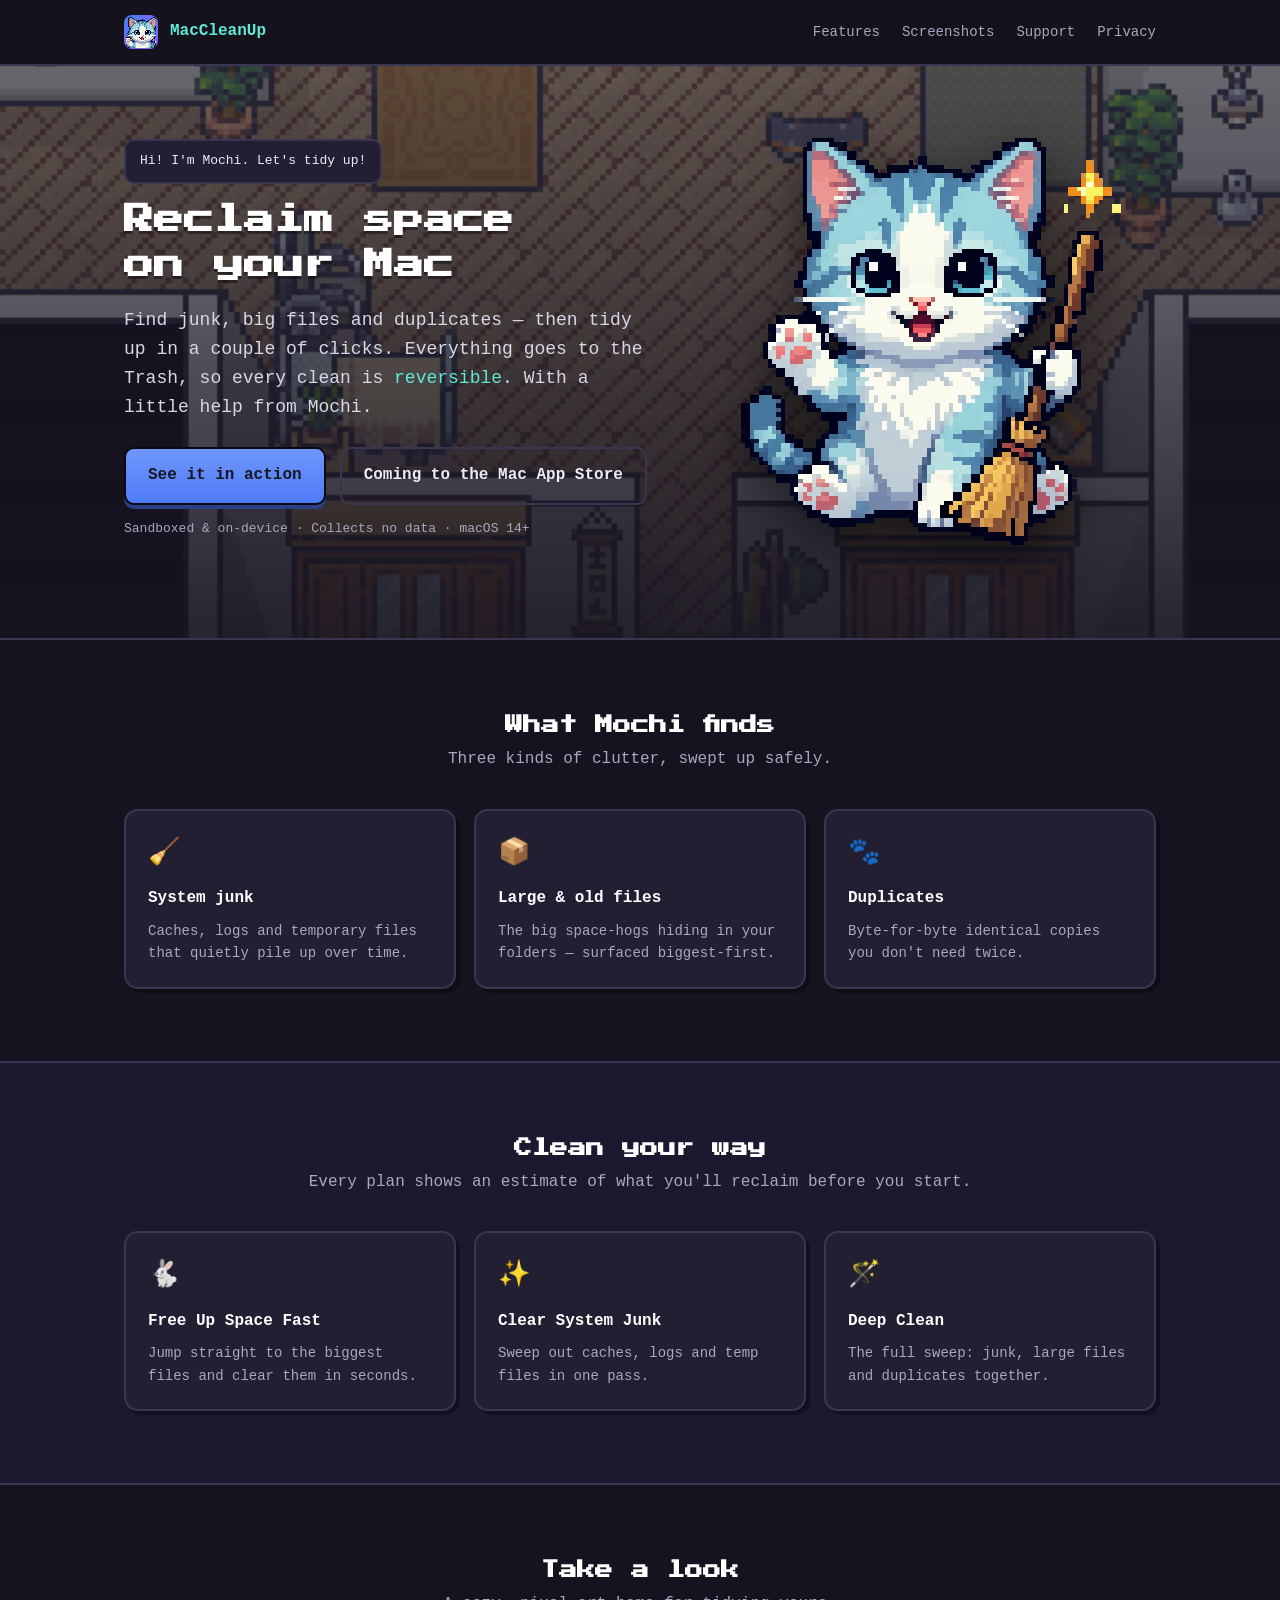
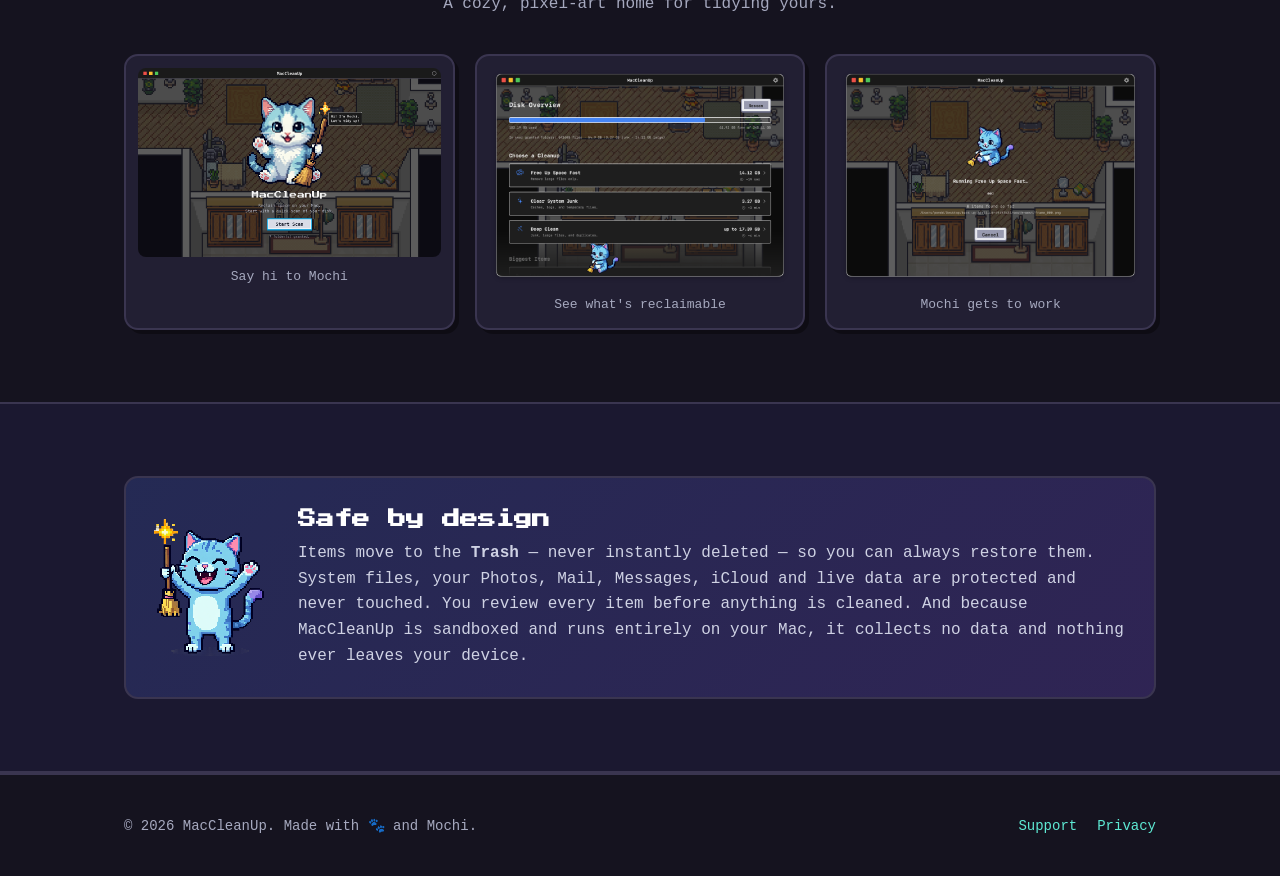
==== index.html @ 93b47596 "Initial commit" ====
<!DOCTYPE html>
<html lang="en">
<head>
<meta charset="UTF-8">
<meta name="viewport" content="width=device-width, initial-scale=1">
<title>MacCleanUp — Reclaim space on your Mac, with Mochi</title>
<meta name="description" content="MacCleanUp finds junk, large files and duplicates and tidies up your Mac — safely. Everything goes to the Trash, so every clean is reversible. Meet Mochi, your pixel-cat cleanup buddy.">
<meta property="og:title" content="MacCleanUp — Reclaim space, with Mochi">
<meta property="og:description" content="Find junk, large files and duplicates. Clean up safely in a couple of clicks. Meet Mochi.">
<meta property="og:image" content="assets/icon.png">
<link rel="icon" href="assets/icon.png">
<link rel="stylesheet" href="style.css">
</head>
<body>

<nav class="nav">
  <div class="wrap">
    <a class="brand" href="index.html"><img src="assets/icon.png" alt="MacCleanUp icon"><span>MacCleanUp</span></a>
    <div class="links">
      <a href="#features">Features</a>
      <a href="#screens">Screenshots</a>
      <a href="support.html">Support</a>
      <a href="privacy.html">Privacy</a>
    </div>
  </div>
</nav>

<header class="hero">
  <div class="wrap">
    <div>
      <span class="bubble">Hi! I'm Mochi. Let's tidy up!</span>
      <h1 class="pixel">Reclaim space<br>on your Mac</h1>
      <p class="lead">Find junk, big files and duplicates — then tidy up in a couple of clicks. Everything goes to the Trash, so every clean is <span class="accent">reversible</span>. With a little help from Mochi.</p>
      <div class="cta">
        <a class="btn" href="#screens">See it in action</a>
        <a class="btn ghost" href="support.html">Coming to the Mac App Store</a>
      </div>
      <p class="note">Sandboxed &amp; on-device · Collects no data · macOS 14+</p>
    </div>
    <div class="mochi">
      <img src="assets/mochi.png" alt="Mochi, the pixel cat mascot, waving with a broom">
    </div>
  </div>
</header>

<section id="features">
  <div class="wrap">
    <h2 class="h2 pixel center">What Mochi finds</h2>
    <p class="sub center">Three kinds of clutter, swept up safely.</p>
    <div class="grid">
      <div class="card"><div class="ico">🧹</div><h3>System junk</h3><p>Caches, logs and temporary files that quietly pile up over time.</p></div>
      <div class="card"><div class="ico">📦</div><h3>Large &amp; old files</h3><p>The big space-hogs hiding in your folders — surfaced biggest-first.</p></div>
      <div class="card"><div class="ico">🐾</div><h3>Duplicates</h3><p>Byte-for-byte identical copies you don't need twice.</p></div>
    </div>
  </div>
</section>

<section class="alt">
  <div class="wrap">
    <h2 class="h2 pixel center">Clean your way</h2>
    <p class="sub center">Every plan shows an estimate of what you'll reclaim before you start.</p>
    <div class="grid">
      <div class="card"><div class="ico">🐇</div><h3>Free Up Space Fast</h3><p>Jump straight to the biggest files and clear them in seconds.</p></div>
      <div class="card"><div class="ico">✨</div><h3>Clear System Junk</h3><p>Sweep out caches, logs and temp files in one pass.</p></div>
      <div class="card"><div class="ico">🪄</div><h3>Deep Clean</h3><p>The full sweep: junk, large files and duplicates together.</p></div>
    </div>
  </div>
</section>

<section id="screens">
  <div class="wrap">
    <h2 class="h2 pixel center">Take a look</h2>
    <p class="sub center">A cozy, pixel-art home for tidying yours.</p>
    <div class="shots">
      <div class="shot"><img src="assets/shot-welcome.png" alt="Welcome screen with Mochi"><div class="cap">Say hi to Mochi</div></div>
      <div class="shot"><img src="assets/shot-overview.png" alt="Disk Overview with cleanup plans"><div class="cap">See what's reclaimable</div></div>
      <div class="shot"><img src="assets/shot-scanning.png" alt="Mochi sweeping while scanning"><div class="cap">Mochi gets to work</div></div>
    </div>
  </div>
</section>

<section class="alt">
  <div class="wrap">
    <div class="banner">
      <img src="assets/mochi-celebrate.png" alt="Mochi celebrating">
      <div>
        <h2 class="h2 pixel">Safe by design</h2>
        <p style="color:#cfd2e4;margin:0;">Items move to the <strong>Trash</strong> — never instantly deleted — so you can always restore them. System files, your Photos, Mail, Messages, iCloud and live data are protected and never touched. You review every item before anything is cleaned. And because MacCleanUp is sandboxed and runs entirely on your Mac, it collects no data and nothing ever leaves your device.</p>
      </div>
    </div>
  </div>
</section>

<footer>
  <div class="wrap">
    <div>© 2026 MacCleanUp. Made with 🐾 and Mochi.</div>
    <div class="links">
      <a href="support.html">Support</a>
      <a href="privacy.html">Privacy</a>
    </div>
  </div>
</footer>

</body>
</html>
---- style.css ----
/* MacCleanUp site — pixel-art theme matching the app */
@font-face {
  font-family: 'PressStart2P';
  src: url('assets/fonts/PressStart2P.ttf') format('truetype');
  font-display: swap;
}

:root {
  --bg: #15131f;
  --bg2: #1b1830;
  --panel: #221f33;
  --border: #3a3550;
  --ink: #ecebf5;
  --muted: #a6a9bf;
  --blue: #4f7bf7;
  --purple: #8b5cf6;
  --teal: #5eead4;
  --pink: #f472b6;
  --radius: 14px;
}

* { box-sizing: border-box; }
html { scroll-behavior: smooth; }
body {
  margin: 0;
  background: var(--bg);
  color: var(--ink);
  font-family: ui-monospace, "SF Mono", Menlo, Consolas, monospace;
  line-height: 1.6;
  -webkit-font-smoothing: antialiased;
}
img { image-rendering: pixelated; }
a { color: var(--teal); text-decoration: none; }
a:hover { text-decoration: underline; }

.pixel { font-family: 'PressStart2P', monospace; line-height: 1.5; }
.accent { color: var(--teal); }
.wrap { max-width: 1080px; margin: 0 auto; padding: 0 24px; }

/* nav */
.nav {
  position: sticky; top: 0; z-index: 10;
  background: rgba(21,19,31,.86); backdrop-filter: blur(8px);
  border-bottom: 2px solid var(--border);
}
.nav .wrap { display: flex; align-items: center; gap: 16px; height: 64px; }
.nav .brand { display: flex; align-items: center; gap: 12px; font-weight: 700; }
.nav .brand img { width: 34px; height: 34px; border-radius: 8px; }
.nav .links { margin-left: auto; display: flex; gap: 22px; font-size: 14px; }
.nav .links a { color: var(--muted); }
.nav .links a:hover { color: var(--ink); text-decoration: none; }

/* buttons */
.btn {
  display: inline-block; padding: 14px 22px; border-radius: 10px;
  border: 2px solid #0a0a12; color: #16181f; font-weight: 700;
  background: linear-gradient(180deg, #6f96fb, var(--blue));
  box-shadow: 0 4px 0 #2b3f86; transition: transform .08s, box-shadow .08s;
}
.btn:hover { text-decoration: none; transform: translateY(2px); box-shadow: 0 2px 0 #2b3f86; }
.btn.ghost { background: transparent; color: var(--ink); border-color: var(--border); box-shadow: none; }

/* hero */
.hero {
  position: relative; overflow: hidden;
  border-bottom: 2px solid var(--border);
  background:
    linear-gradient(180deg, rgba(21,19,31,.55), rgba(21,19,31,.92)),
    url('assets/room.png');
  background-size: 640px, cover; background-position: center;
}
.hero .wrap { display: grid; grid-template-columns: 1.1fr .9fr; gap: 32px; align-items: center; padding: 72px 24px 84px; }
.hero h1 { font-size: 30px; margin: 0 0 18px; color: #fff; text-shadow: 0 3px 0 rgba(0,0,0,.4); }
.hero p.lead { font-size: 18px; color: #d6d8e8; max-width: 520px; }
.hero .cta { margin-top: 26px; display: flex; gap: 14px; flex-wrap: wrap; align-items: center; }
.hero .note { font-size: 13px; color: var(--muted); margin-top: 14px; }
.hero .mochi { justify-self: center; }
.hero .mochi img { width: min(380px, 80vw); filter: drop-shadow(0 16px 24px rgba(0,0,0,.5)); }
.bubble {
  display: inline-block; margin-bottom: 14px; padding: 10px 14px;
  background: var(--panel); border: 2px solid var(--border); border-radius: 10px;
  font-size: 13px; color: var(--ink);
}

/* sections */
section { padding: 72px 0; }
section.alt { background: var(--bg2); border-top: 2px solid var(--border); border-bottom: 2px solid var(--border); }
.h2 { font-size: 18px; color: #fff; margin: 0 0 8px; }
.sub { color: var(--muted); margin: 0 0 36px; }
.center { text-align: center; }

/* feature grid */
.grid { display: grid; grid-template-columns: repeat(3, 1fr); gap: 18px; }
.card {
  background: var(--panel); border: 2px solid var(--border); border-radius: var(--radius);
  padding: 22px; box-shadow: 4px 4px 0 rgba(0,0,0,.35);
}
.card .ico { font-size: 26px; }
.card h3 { margin: 12px 0 8px; font-size: 16px; color: #fff; }
.card p { margin: 0; color: var(--muted); font-size: 14px; }

/* screenshots */
.shots { display: grid; grid-template-columns: repeat(3, 1fr); gap: 20px; }
.shot { background: var(--panel); border: 2px solid var(--border); border-radius: var(--radius); padding: 12px; box-shadow: 4px 4px 0 rgba(0,0,0,.35); }
.shot img { width: 100%; border-radius: 8px; display: block; image-rendering: auto; }
.shot .cap { margin-top: 10px; text-align: center; color: var(--muted); font-size: 13px; }

/* safety banner */
.banner { display: grid; grid-template-columns: 120px 1fr; gap: 24px; align-items: center;
  background: linear-gradient(135deg, rgba(79,123,247,.18), rgba(139,92,246,.18));
  border: 2px solid var(--border); border-radius: var(--radius); padding: 28px; }
.banner img { width: 110px; }

/* footer */
footer { border-top: 2px solid var(--border); padding: 40px 0; color: var(--muted); font-size: 14px; }
footer .wrap { display: flex; flex-wrap: wrap; gap: 16px; align-items: center; }
footer .links { margin-left: auto; display: flex; gap: 20px; }

/* legal / content pages */
.content { max-width: 760px; }
.content h1 { font-size: 22px; color: #fff; }
.content h2 { font-size: 16px; color: #fff; margin-top: 32px; }
.content p, .content li { color: #cfd2e4; }
.content .muted { color: var(--muted); font-size: 13px; }

@media (max-width: 820px) {
  .hero .wrap { grid-template-columns: 1fr; text-align: center; }
  .hero .mochi { order: -1; }
  .grid, .shots { grid-template-columns: 1fr; }
  .banner { grid-template-columns: 1fr; text-align: center; }
  .banner img { justify-self: center; }
  .nav .links { display: none; }
}
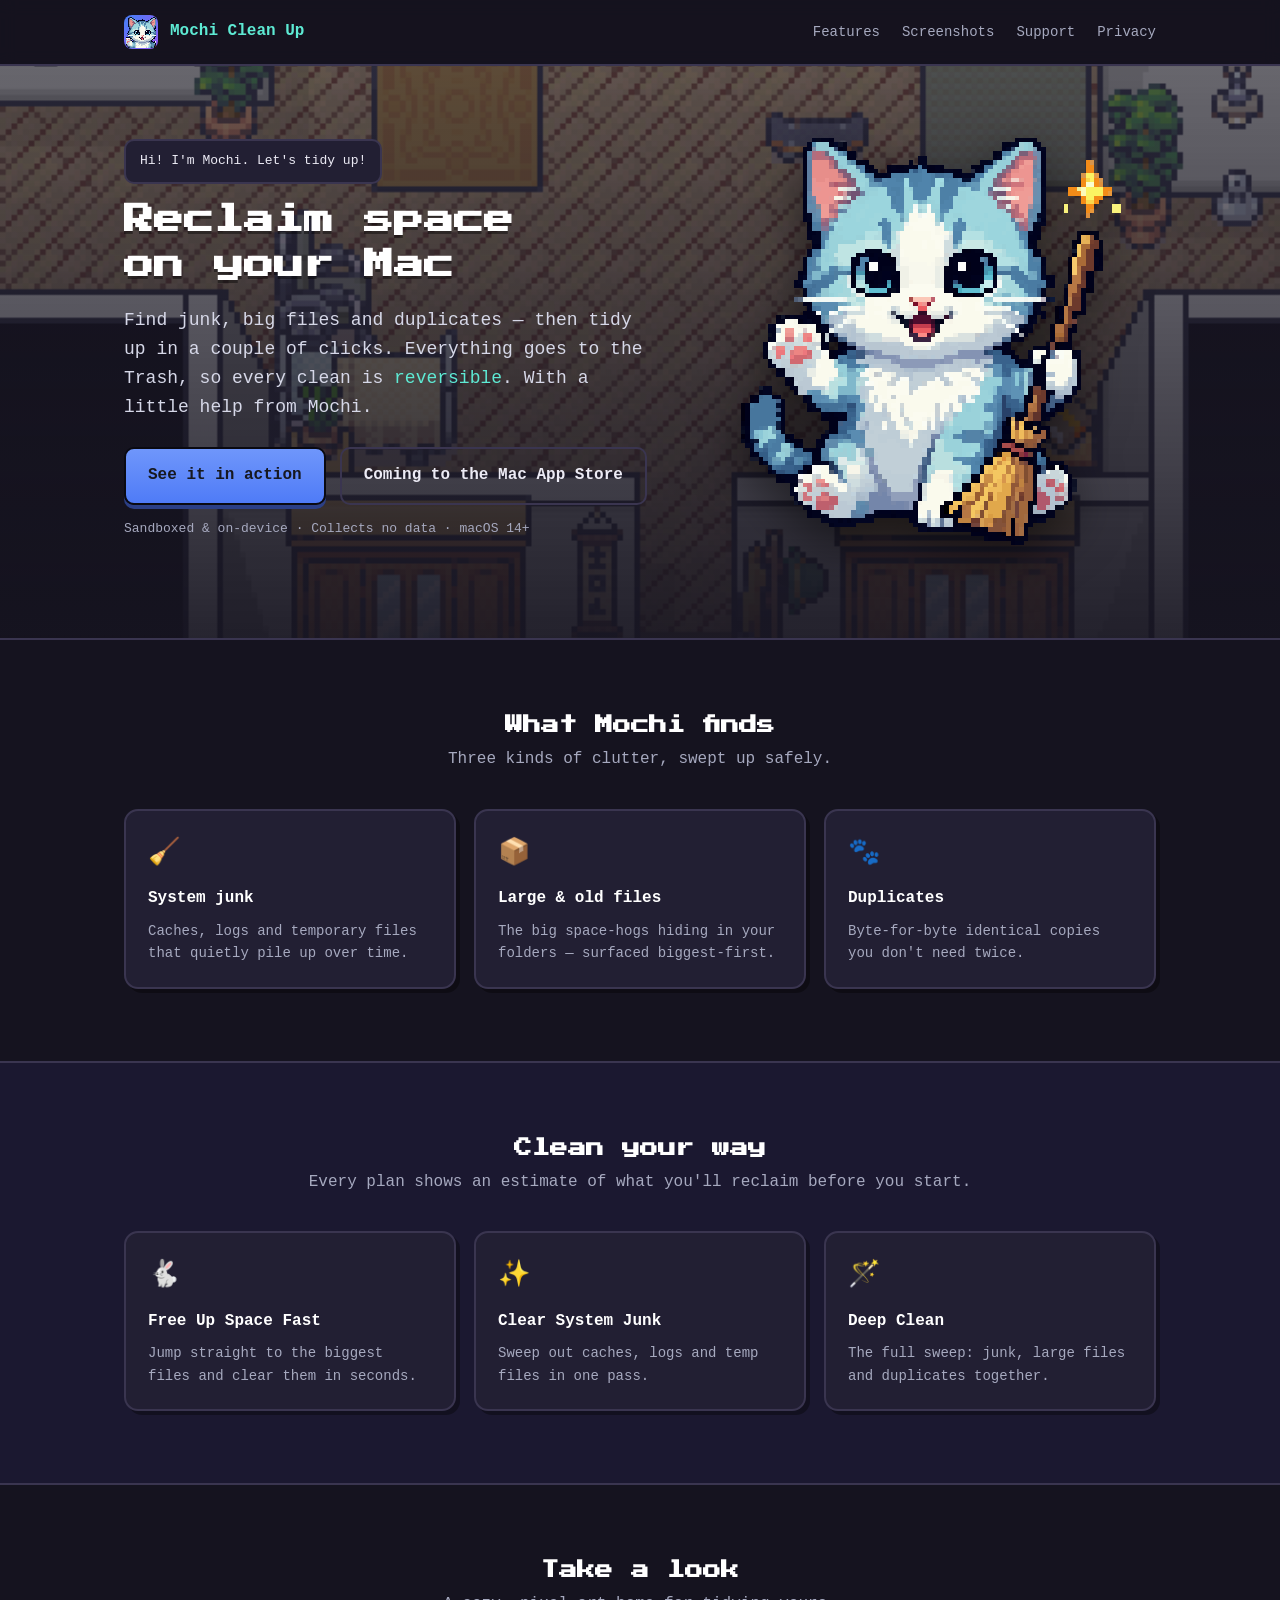
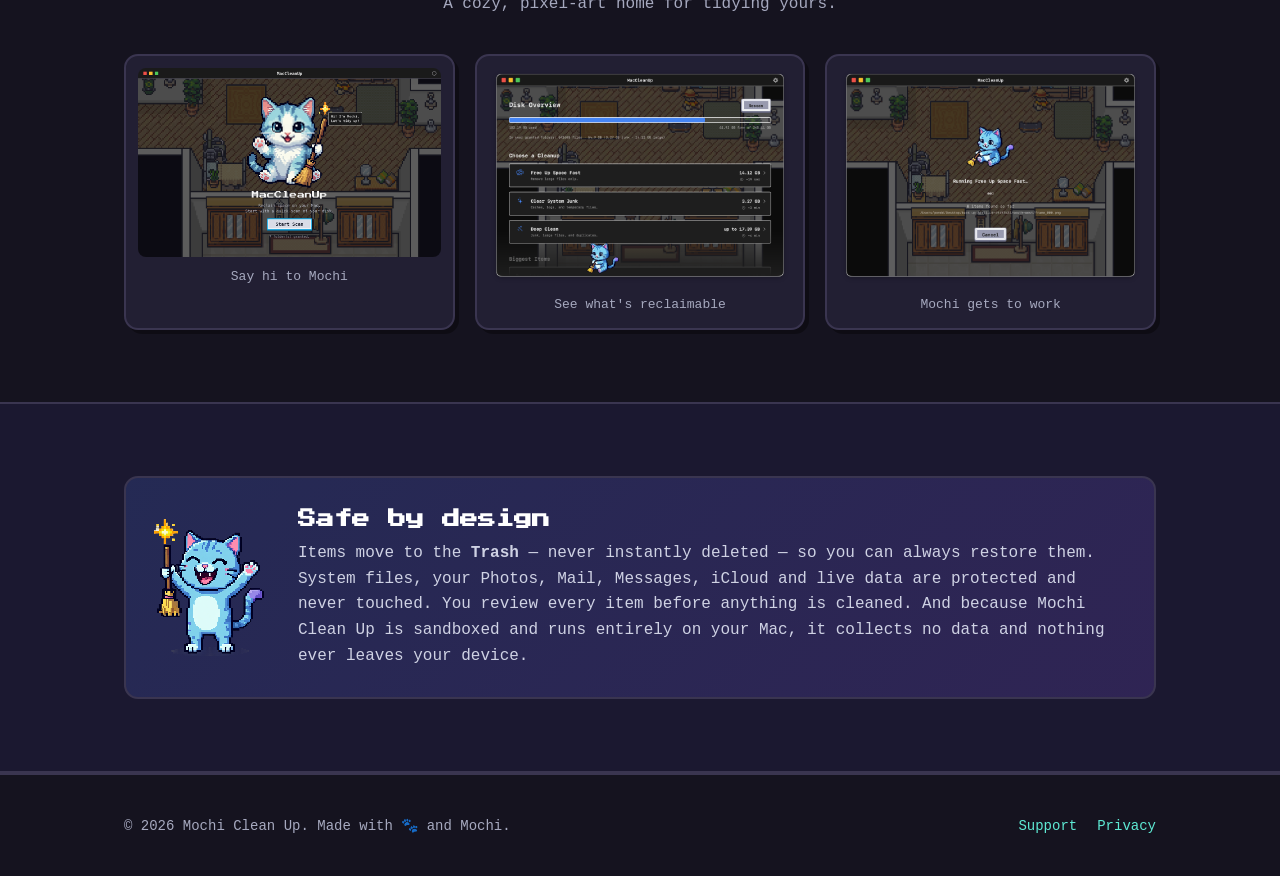
==== commit 1813cc7e: "Rename app to Mochi Clean Up across the site Co-Authored-By: Claude Opus 4.8 <noreply@anthropic.com>" ====
--- a/index.html
+++ b/index.html
@@ -3,9 +3,9 @@
 <head>
 <meta charset="UTF-8">
 <meta name="viewport" content="width=device-width, initial-scale=1">
-<title>MacCleanUp — Reclaim space on your Mac, with Mochi</title>
-<meta name="description" content="MacCleanUp finds junk, large files and duplicates and tidies up your Mac — safely. Everything goes to the Trash, so every clean is reversible. Meet Mochi, your pixel-cat cleanup buddy.">
-<meta property="og:title" content="MacCleanUp — Reclaim space, with Mochi">
+<title>Mochi Clean Up — Reclaim space on your Mac, with Mochi</title>
+<meta name="description" content="Mochi Clean Up finds junk, large files and duplicates and tidies up your Mac — safely. Everything goes to the Trash, so every clean is reversible. Meet Mochi, your pixel-cat cleanup buddy.">
+<meta property="og:title" content="Mochi Clean Up — Reclaim space, with Mochi">
 <meta property="og:description" content="Find junk, large files and duplicates. Clean up safely in a couple of clicks. Meet Mochi.">
 <meta property="og:image" content="assets/icon.png">
 <link rel="icon" href="assets/icon.png">
@@ -15,7 +15,7 @@
 
 <nav class="nav">
   <div class="wrap">
-    <a class="brand" href="index.html"><img src="assets/icon.png" alt="MacCleanUp icon"><span>MacCleanUp</span></a>
+    <a class="brand" href="index.html"><img src="assets/icon.png" alt="Mochi Clean Up icon"><span>Mochi Clean Up</span></a>
     <div class="links">
       <a href="#features">Features</a>
       <a href="#screens">Screenshots</a>
@@ -85,7 +85,7 @@
       <img src="assets/mochi-celebrate.png" alt="Mochi celebrating">
       <div>
         <h2 class="h2 pixel">Safe by design</h2>
-        <p style="color:#cfd2e4;margin:0;">Items move to the <strong>Trash</strong> — never instantly deleted — so you can always restore them. System files, your Photos, Mail, Messages, iCloud and live data are protected and never touched. You review every item before anything is cleaned. And because MacCleanUp is sandboxed and runs entirely on your Mac, it collects no data and nothing ever leaves your device.</p>
+        <p style="color:#cfd2e4;margin:0;">Items move to the <strong>Trash</strong> — never instantly deleted — so you can always restore them. System files, your Photos, Mail, Messages, iCloud and live data are protected and never touched. You review every item before anything is cleaned. And because Mochi Clean Up is sandboxed and runs entirely on your Mac, it collects no data and nothing ever leaves your device.</p>
       </div>
     </div>
   </div>
@@ -93,7 +93,7 @@
 
 <footer>
   <div class="wrap">
-    <div>© 2026 MacCleanUp. Made with 🐾 and Mochi.</div>
+    <div>© 2026 Mochi Clean Up. Made with 🐾 and Mochi.</div>
     <div class="links">
       <a href="support.html">Support</a>
       <a href="privacy.html">Privacy</a>
--- a/style.css
+++ b/style.css
@@ -1,4 +1,4 @@
-/* MacCleanUp site — pixel-art theme matching the app */
+/* Mochi Clean Up site — pixel-art theme matching the app */
 @font-face {
   font-family: 'PressStart2P';
   src: url('assets/fonts/PressStart2P.ttf') format('truetype');
